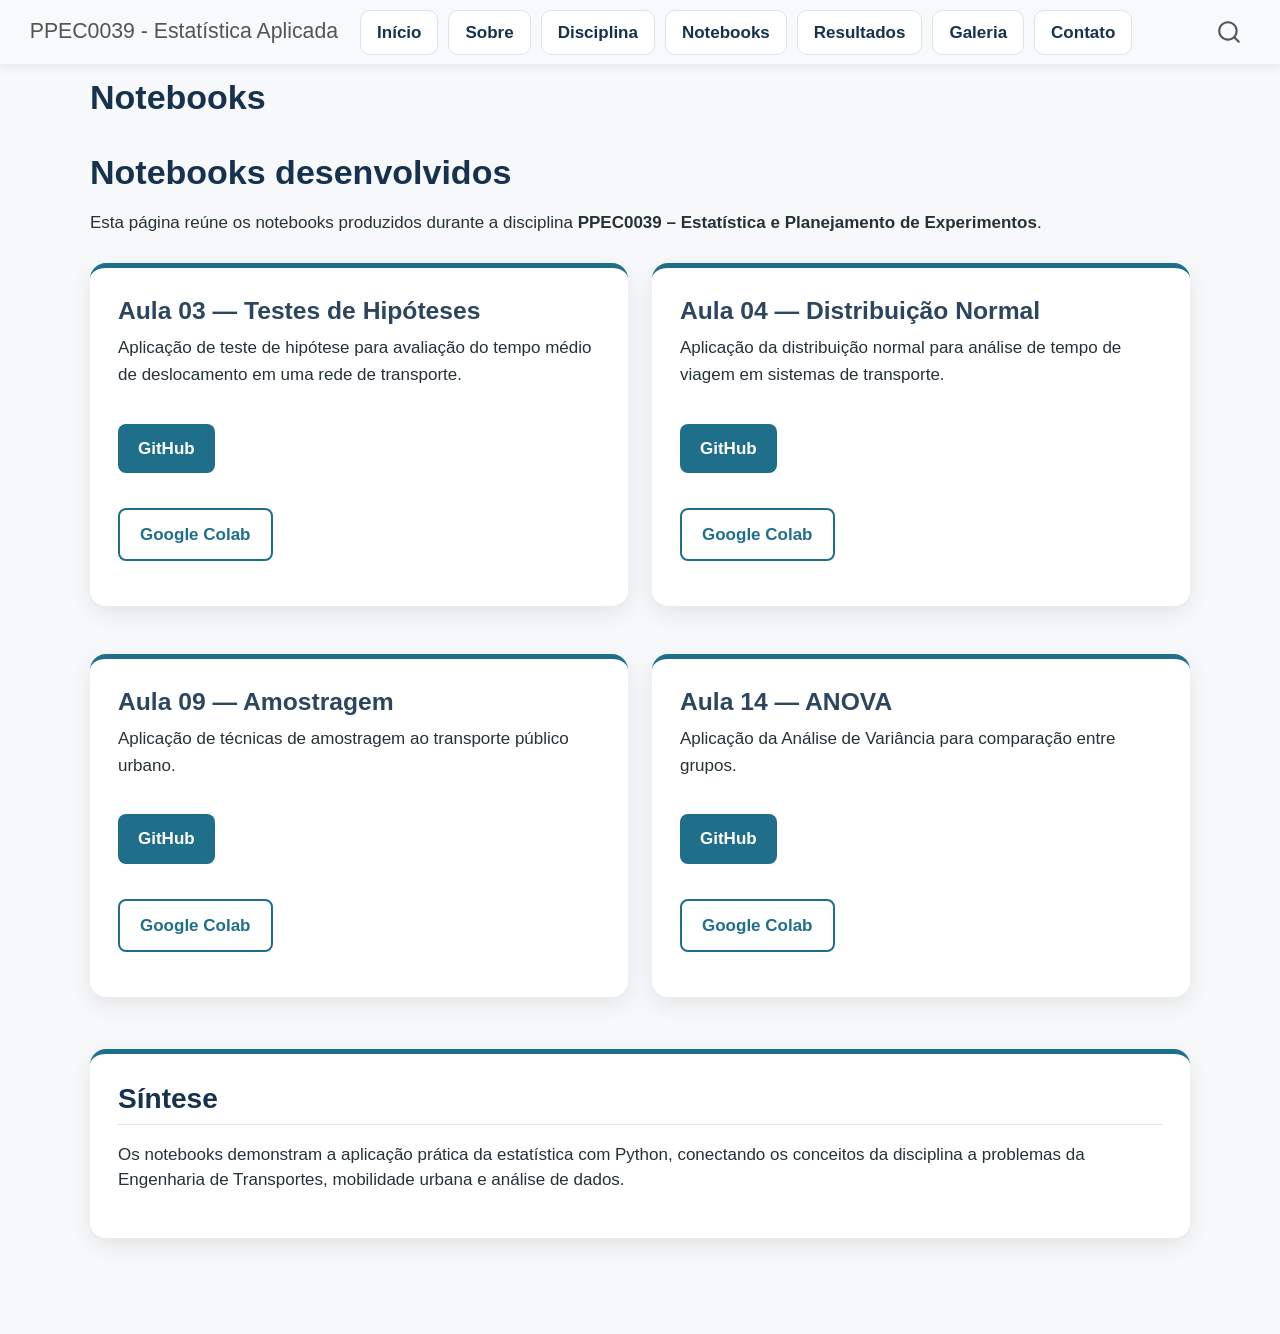
==== docs/QMD/notebooks.html @ 1907cee8 "Publica site Quarto da disciplina" ====
<!DOCTYPE html>
<html xmlns="http://www.w3.org/1999/xhtml" lang="en" xml:lang="en"><head>

<meta charset="utf-8">
<meta name="generator" content="quarto-1.9.38">

<meta name="viewport" content="width=device-width, initial-scale=1.0, user-scalable=yes">


<title>Notebooks – PPEC0039 - Estatística Aplicada</title>
<style>
/* Default styles provided by pandoc.
** See https://pandoc.org/MANUAL.html#variables-for-html for config info.
*/
code{white-space: pre-wrap;}
span.smallcaps{font-variant: small-caps;}
div.columns{display: flex; gap: min(4vw, 1.5em);}
div.column{flex: auto; overflow-x: auto;}
div.hanging-indent{margin-left: 1.5em; text-indent: -1.5em;}
ul.task-list{list-style: none;}
ul.task-list li input[type="checkbox"] {
  width: 0.8em;
  margin: 0 0.8em 0.2em -1em; /* quarto-specific, see https://github.com/quarto-dev/quarto-cli/issues/4556 */ 
  vertical-align: middle;
}
</style>


<script src="../site_libs/quarto-nav/quarto-nav.js"></script>
<script src="../site_libs/quarto-nav/headroom.min.js"></script>
<script src="../site_libs/clipboard/clipboard.min.js"></script>
<script src="../site_libs/quarto-search/autocomplete.umd.js"></script>
<script src="../site_libs/quarto-search/fuse.min.js"></script>
<script src="../site_libs/quarto-search/quarto-search.js"></script>
<meta name="quarto:offset" content="../">
<script src="../site_libs/quarto-html/quarto.js" type="module"></script>
<script src="../site_libs/quarto-html/tabsets/tabsets.js" type="module"></script>
<script src="../site_libs/quarto-html/popper.min.js"></script>
<script src="../site_libs/quarto-html/tippy.umd.min.js"></script>
<script src="../site_libs/quarto-html/anchor.min.js"></script>
<link href="../site_libs/quarto-html/tippy.css" rel="stylesheet">
<link href="../site_libs/quarto-html/quarto-syntax-highlighting-15634bcf2e68342d4ad2dfa704d543f6.css" rel="stylesheet" id="quarto-text-highlighting-styles">
<script src="../site_libs/bootstrap/bootstrap.min.js"></script>
<link href="../site_libs/bootstrap/bootstrap-icons.css" rel="stylesheet">
<link href="../site_libs/bootstrap/bootstrap-a0f9fd0d421825b736dc1bbcbcba2219.min.css" rel="stylesheet" append-hash="true" id="quarto-bootstrap" data-mode="light">
<script id="quarto-search-options" type="application/json">{
  "location": "navbar",
  "copy-button": false,
  "collapse-after": 3,
  "panel-placement": "end",
  "type": "overlay",
  "limit": 50,
  "keyboard-shortcut": [
    "f",
    "/",
    "s"
  ],
  "show-item-context": false,
  "language": {
    "search-no-results-text": "No results",
    "search-matching-documents-text": "matching documents",
    "search-copy-link-title": "Copy link to search",
    "search-hide-matches-text": "Hide additional matches",
    "search-more-match-text": "more match in this document",
    "search-more-matches-text": "more matches in this document",
    "search-clear-button-title": "Clear",
    "search-text-placeholder": "",
    "search-detached-cancel-button-title": "Cancel",
    "search-submit-button-title": "Submit",
    "search-label": "Search"
  }
}</script>


<link rel="stylesheet" href="../styles.css">
</head>

<body class="nav-fixed quarto-light">

<div id="quarto-search-results"></div>
  <header id="quarto-header" class="headroom fixed-top">
    <nav class="navbar navbar-expand-lg " data-bs-theme="dark">
      <div class="navbar-container container-fluid">
      <div class="navbar-brand-container mx-auto">
    <a class="navbar-brand" href="../index.html">
    <span class="navbar-title">PPEC0039 - Estatística Aplicada</span>
    </a>
  </div>
            <div id="quarto-search" class="" title="Search"></div>
          <button class="navbar-toggler" type="button" data-bs-toggle="collapse" data-bs-target="#navbarCollapse" aria-controls="navbarCollapse" role="menu" aria-expanded="false" aria-label="Toggle navigation" onclick="if (window.quartoToggleHeadroom) { window.quartoToggleHeadroom(); }">
  <span class="navbar-toggler-icon"></span>
</button>
          <div class="collapse navbar-collapse" id="navbarCollapse">
            <ul class="navbar-nav navbar-nav-scroll me-auto">
  <li class="nav-item">
    <a class="nav-link" href="../index.html"> 
<span class="menu-text">Início</span></a>
  </li>  
  <li class="nav-item">
    <a class="nav-link" href="../about.html"> 
<span class="menu-text">Sobre</span></a>
  </li>  
  <li class="nav-item">
    <a class="nav-link" href="../disciplina.html"> 
<span class="menu-text">Disciplina</span></a>
  </li>  
  <li class="nav-item">
    <a class="nav-link" href="../notebooks.html"> 
<span class="menu-text">Notebooks</span></a>
  </li>  
  <li class="nav-item">
    <a class="nav-link" href="../resultados.html"> 
<span class="menu-text">Resultados</span></a>
  </li>  
  <li class="nav-item">
    <a class="nav-link" href="../galeria.html"> 
<span class="menu-text">Galeria</span></a>
  </li>  
  <li class="nav-item">
    <a class="nav-link" href="../contato.html"> 
<span class="menu-text">Contato</span></a>
  </li>  
</ul>
          </div> <!-- /navcollapse -->
            <div class="quarto-navbar-tools">
</div>
      </div> <!-- /container-fluid -->
    </nav>
</header>
<!-- content -->
<div id="quarto-content" class="quarto-container page-columns page-rows-contents page-layout-full page-navbar">
<!-- sidebar -->
<!-- margin-sidebar -->
    
<!-- main -->
<main class="content column-page" id="quarto-document-content">

<header id="title-block-header" class="quarto-title-block default">
<div class="quarto-title">
<h1 class="title">Notebooks</h1>
</div>



<div class="quarto-title-meta column-page">

    
  
    
  </div>
  


</header>


<section id="notebooks-desenvolvidos" class="level1">
<h1>Notebooks desenvolvidos</h1>
<p>Esta página reúne os notebooks produzidos durante a disciplina <strong>PPEC0039 – Estatística e Planejamento de Experimentos</strong>.</p>
<div class="grid-cards">
<section id="aula-03-testes-de-hipóteses" class="level3 info-card">
<h3 class="anchored" data-anchor-id="aula-03-testes-de-hipóteses">Aula 03 — Testes de Hipóteses</h3>
<p>Aplicação de teste de hipótese para avaliação do tempo médio de deslocamento em uma rede de transporte.</p>
<p><a href="https://github.com/Vbrandao13/ppec-0039-estatistica-aplicada/blob/main/aulas/aula-03/codigos/aula-03.ipynb.ipynb" target="_blank" class="btn-github">GitHub</a></p>
<p><a href="https://colab.research.google.com/github/Vbrandao13/ppec-0039-estatistica-aplicada/blob/main/aulas/aula-03/codigos/aula-03.ipynb.ipynb" target="_blank" class="btn-colab">Google Colab</a></p>
</section>
<section id="aula-04-distribuição-normal" class="level3 info-card">
<h3 class="anchored" data-anchor-id="aula-04-distribuição-normal">Aula 04 — Distribuição Normal</h3>
<p>Aplicação da distribuição normal para análise de tempo de viagem em sistemas de transporte.</p>
<p><a href="https://github.com/Vbrandao13/ppec-0039-estatistica-aplicada/blob/main/aulas/aula-04/codigos/tempo_viagem_distribuicao_normal_grafico.ipynb" target="_blank" class="btn-github">GitHub</a></p>
<p><a href="https://colab.research.google.com/github/Vbrandao13/ppec-0039-estatistica-aplicada/blob/main/aulas/aula-04/codigos/tempo_viagem_distribuicao_normal_grafico.ipynb" target="_blank" class="btn-colab">Google Colab</a></p>
</section>
<section id="aula-09-amostragem" class="level3 info-card">
<h3 class="anchored" data-anchor-id="aula-09-amostragem">Aula 09 — Amostragem</h3>
<p>Aplicação de técnicas de amostragem ao transporte público urbano.</p>
<p><a href="https://github.com/Vbrandao13/ppec-0039-estatistica-aplicada/blob/main/aulas/aula-09/codigos/amostragem_transporte_publico.ipynb" target="_blank" class="btn-github">GitHub</a></p>
<p><a href="https://colab.research.google.com/github/Vbrandao13/ppec-0039-estatistica-aplicada/blob/main/aulas/aula-09/codigos/amostragem_transporte_publico.ipynb" target="_blank" class="btn-colab">Google Colab</a></p>
</section>
<section id="aula-14-anova" class="level3 info-card">
<h3 class="anchored" data-anchor-id="aula-14-anova">Aula 14 — ANOVA</h3>
<p>Aplicação da Análise de Variância para comparação entre grupos.</p>
<p><a href="https://github.com/Vbrandao13/ppec-0039-estatistica-aplicada/blob/main/aulas/aula-14/codigos/aula-14.ipynb" target="_blank" class="btn-github">GitHub</a></p>
<p><a href="https://colab.research.google.com/github/Vbrandao13/ppec-0039-estatistica-aplicada/blob/main/aulas/aula-14/codigos/aula-14.ipynb" target="_blank" class="btn-colab">Google Colab</a></p>
</section>
</div>
<section id="síntese" class="level2 full-card">
<h2 class="anchored" data-anchor-id="síntese">Síntese</h2>
<p>Os notebooks demonstram a aplicação prática da estatística com Python, conectando os conceitos da disciplina a problemas da Engenharia de Transportes, mobilidade urbana e análise de dados.</p>
</section>


</section>

</main> <!-- /main -->
<script id="quarto-html-after-body" type="application/javascript">
  window.document.addEventListener("DOMContentLoaded", function (event) {
    const icon = "";
    const anchorJS = new window.AnchorJS();
    anchorJS.options = {
      placement: 'right',
      icon: icon
    };
    anchorJS.add('.anchored');
    const isCodeAnnotation = (el) => {
      for (const clz of el.classList) {
        if (clz.startsWith('code-annotation-')) {                     
          return true;
        }
      }
      return false;
    }
    const onCopySuccess = function(e) {
      // button target
      const button = e.trigger;
      // don't keep focus
      button.blur();
      // flash "checked"
      button.classList.add('code-copy-button-checked');
      var currentTitle = button.getAttribute("title");
      button.setAttribute("title", "Copied!");
      let tooltip;
      if (window.bootstrap) {
        button.setAttribute("data-bs-toggle", "tooltip");
        button.setAttribute("data-bs-placement", "left");
        button.setAttribute("data-bs-title", "Copied!");
        tooltip = new bootstrap.Tooltip(button, 
          { trigger: "manual", 
            customClass: "code-copy-button-tooltip",
            offset: [0, -8]});
        tooltip.show();    
      }
      setTimeout(function() {
        if (tooltip) {
          tooltip.hide();
          button.removeAttribute("data-bs-title");
          button.removeAttribute("data-bs-toggle");
          button.removeAttribute("data-bs-placement");
        }
        button.setAttribute("title", currentTitle);
        button.classList.remove('code-copy-button-checked');
      }, 1000);
      // clear code selection
      e.clearSelection();
    }
    const getTextToCopy = function(trigger) {
      const outerScaffold = trigger.parentElement.cloneNode(true);
      const codeEl = outerScaffold.querySelector('code');
      for (const childEl of codeEl.children) {
        if (isCodeAnnotation(childEl)) {
          childEl.remove();
        }
      }
      return codeEl.innerText;
    }
    const clipboard = new window.ClipboardJS('.code-copy-button:not([data-in-quarto-modal])', {
      text: getTextToCopy
    });
    clipboard.on('success', onCopySuccess);
    if (window.document.getElementById('quarto-embedded-source-code-modal')) {
      const clipboardModal = new window.ClipboardJS('.code-copy-button[data-in-quarto-modal]', {
        text: getTextToCopy,
        container: window.document.getElementById('quarto-embedded-source-code-modal')
      });
      clipboardModal.on('success', onCopySuccess);
    }
      var localhostRegex = new RegExp(/^(?:http|https):\/\/localhost\:?[0-9]*\//);
      var mailtoRegex = new RegExp(/^mailto:/);
        var filterRegex = new RegExp('/' + window.location.host + '/');
      var isInternal = (href) => {
          return filterRegex.test(href) || localhostRegex.test(href) || mailtoRegex.test(href);
      }
      // Inspect non-navigation links and adorn them if external
     var links = window.document.querySelectorAll('a[href]:not(.nav-link):not(.navbar-brand):not(.toc-action):not(.sidebar-link):not(.sidebar-item-toggle):not(.pagination-link):not(.no-external):not([aria-hidden]):not(.dropdown-item):not(.quarto-navigation-tool):not(.about-link)');
      for (var i=0; i<links.length; i++) {
        const link = links[i];
        if (!isInternal(link.href)) {
          // undo the damage that might have been done by quarto-nav.js in the case of
          // links that we want to consider external
          if (link.dataset.originalHref !== undefined) {
            link.href = link.dataset.originalHref;
          }
        }
      }
    function tippyHover(el, contentFn, onTriggerFn, onUntriggerFn) {
      const config = {
        allowHTML: true,
        maxWidth: 500,
        delay: 100,
        arrow: false,
        appendTo: function(el) {
            return el.parentElement;
        },
        interactive: true,
        interactiveBorder: 10,
        theme: 'quarto',
        placement: 'bottom-start',
      };
      if (contentFn) {
        config.content = contentFn;
      }
      if (onTriggerFn) {
        config.onTrigger = onTriggerFn;
      }
      if (onUntriggerFn) {
        config.onUntrigger = onUntriggerFn;
      }
      window.tippy(el, config); 
    }
    const noterefs = window.document.querySelectorAll('a[role="doc-noteref"]');
    for (var i=0; i<noterefs.length; i++) {
      const ref = noterefs[i];
      tippyHover(ref, function() {
        // use id or data attribute instead here
        let href = ref.getAttribute('data-footnote-href') || ref.getAttribute('href');
        try { href = new URL(href).hash; } catch {}
        const id = href.replace(/^#\/?/, "");
        const note = window.document.getElementById(id);
        if (note) {
          return note.innerHTML;
        } else {
          return "";
        }
      });
    }
    const xrefs = window.document.querySelectorAll('a.quarto-xref');
    const processXRef = (id, note) => {
      // Strip column container classes
      const stripColumnClz = (el) => {
        el.classList.remove("page-full", "page-columns");
        if (el.children) {
          for (const child of el.children) {
            stripColumnClz(child);
          }
        }
      }
      stripColumnClz(note)
      if (id === null || id.startsWith('sec-')) {
        // Special case sections, only their first couple elements
        const container = document.createElement("div");
        if (note.children && note.children.length > 2) {
          container.appendChild(note.children[0].cloneNode(true));
          for (let i = 1; i < note.children.length; i++) {
            const child = note.children[i];
            if (child.tagName === "P" && child.innerText === "") {
              continue;
            } else {
              container.appendChild(child.cloneNode(true));
              break;
            }
          }
          if (window.Quarto?.typesetMath) {
            window.Quarto.typesetMath(container);
          }
          return container.innerHTML
        } else {
          if (window.Quarto?.typesetMath) {
            window.Quarto.typesetMath(note);
          }
          return note.innerHTML;
        }
      } else {
        // Remove any anchor links if they are present
        const anchorLink = note.querySelector('a.anchorjs-link');
        if (anchorLink) {
          anchorLink.remove();
        }
        if (window.Quarto?.typesetMath) {
          window.Quarto.typesetMath(note);
        }
        if (note.classList.contains("callout")) {
          return note.outerHTML;
        } else {
          return note.innerHTML;
        }
      }
    }
    for (var i=0; i<xrefs.length; i++) {
      const xref = xrefs[i];
      tippyHover(xref, undefined, function(instance) {
        instance.disable();
        let url = xref.getAttribute('href');
        let hash = undefined; 
        if (url.startsWith('#')) {
          hash = url;
        } else {
          try { hash = new URL(url).hash; } catch {}
        }
        if (hash) {
          const id = hash.replace(/^#\/?/, "");
          const note = window.document.getElementById(id);
          if (note !== null) {
            try {
              const html = processXRef(id, note.cloneNode(true));
              instance.setContent(html);
            } finally {
              instance.enable();
              instance.show();
            }
          } else {
            // See if we can fetch this
            fetch(url.split('#')[0])
            .then(res => res.text())
            .then(html => {
              const parser = new DOMParser();
              const htmlDoc = parser.parseFromString(html, "text/html");
              const note = htmlDoc.getElementById(id);
              if (note !== null) {
                const html = processXRef(id, note);
                instance.setContent(html);
              } 
            }).finally(() => {
              instance.enable();
              instance.show();
            });
          }
        } else {
          // See if we can fetch a full url (with no hash to target)
          // This is a special case and we should probably do some content thinning / targeting
          fetch(url)
          .then(res => res.text())
          .then(html => {
            const parser = new DOMParser();
            const htmlDoc = parser.parseFromString(html, "text/html");
            const note = htmlDoc.querySelector('main.content');
            if (note !== null) {
              // This should only happen for chapter cross references
              // (since there is no id in the URL)
              // remove the first header
              if (note.children.length > 0 && note.children[0].tagName === "HEADER") {
                note.children[0].remove();
              }
              const html = processXRef(null, note);
              instance.setContent(html);
            } 
          }).finally(() => {
            instance.enable();
            instance.show();
          });
        }
      }, function(instance) {
      });
    }
        let selectedAnnoteEl;
        const selectorForAnnotation = ( cell, annotation) => {
          let cellAttr = 'data-code-cell="' + cell + '"';
          let lineAttr = 'data-code-annotation="' +  annotation + '"';
          const selector = 'span[' + cellAttr + '][' + lineAttr + ']';
          return selector;
        }
        const selectCodeLines = (annoteEl) => {
          const doc = window.document;
          const targetCell = annoteEl.getAttribute("data-target-cell");
          const targetAnnotation = annoteEl.getAttribute("data-target-annotation");
          const annoteSpan = window.document.querySelector(selectorForAnnotation(targetCell, targetAnnotation));
          const lines = annoteSpan.getAttribute("data-code-lines").split(",");
          const lineIds = lines.map((line) => {
            return targetCell + "-" + line;
          })
          let top = null;
          let height = null;
          let parent = null;
          if (lineIds.length > 0) {
              //compute the position of the single el (top and bottom and make a div)
              const el = window.document.getElementById(lineIds[0]);
              top = el.offsetTop;
              height = el.offsetHeight;
              parent = el.parentElement.parentElement;
            if (lineIds.length > 1) {
              const lastEl = window.document.getElementById(lineIds[lineIds.length - 1]);
              const bottom = lastEl.offsetTop + lastEl.offsetHeight;
              height = bottom - top;
            }
            if (top !== null && height !== null && parent !== null) {
              // cook up a div (if necessary) and position it 
              let div = window.document.getElementById("code-annotation-line-highlight");
              if (div === null) {
                div = window.document.createElement("div");
                div.setAttribute("id", "code-annotation-line-highlight");
                div.style.position = 'absolute';
                parent.appendChild(div);
              }
              div.style.top = top - 2 + "px";
              div.style.height = height + 4 + "px";
              div.style.left = 0;
              let gutterDiv = window.document.getElementById("code-annotation-line-highlight-gutter");
              if (gutterDiv === null) {
                gutterDiv = window.document.createElement("div");
                gutterDiv.setAttribute("id", "code-annotation-line-highlight-gutter");
                gutterDiv.style.position = 'absolute';
                const codeCell = window.document.getElementById(targetCell);
                const gutter = codeCell.querySelector('.code-annotation-gutter');
                gutter.appendChild(gutterDiv);
              }
              gutterDiv.style.top = top - 2 + "px";
              gutterDiv.style.height = height + 4 + "px";
            }
            selectedAnnoteEl = annoteEl;
          }
        };
        const unselectCodeLines = () => {
          const elementsIds = ["code-annotation-line-highlight", "code-annotation-line-highlight-gutter"];
          elementsIds.forEach((elId) => {
            const div = window.document.getElementById(elId);
            if (div) {
              div.remove();
            }
          });
          selectedAnnoteEl = undefined;
        };
          // Handle positioning of the toggle
      window.addEventListener(
        "resize",
        throttle(() => {
          elRect = undefined;
          if (selectedAnnoteEl) {
            selectCodeLines(selectedAnnoteEl);
          }
        }, 10)
      );
      function throttle(fn, ms) {
      let throttle = false;
      let timer;
        return (...args) => {
          if(!throttle) { // first call gets through
              fn.apply(this, args);
              throttle = true;
          } else { // all the others get throttled
              if(timer) clearTimeout(timer); // cancel #2
              timer = setTimeout(() => {
                fn.apply(this, args);
                timer = throttle = false;
              }, ms);
          }
        };
      }
        // Attach click handler to the DT
        const annoteDls = window.document.querySelectorAll('dt[data-target-cell]');
        for (const annoteDlNode of annoteDls) {
          annoteDlNode.addEventListener('click', (event) => {
            const clickedEl = event.target;
            if (clickedEl !== selectedAnnoteEl) {
              unselectCodeLines();
              const activeEl = window.document.querySelector('dt[data-target-cell].code-annotation-active');
              if (activeEl) {
                activeEl.classList.remove('code-annotation-active');
              }
              selectCodeLines(clickedEl);
              clickedEl.classList.add('code-annotation-active');
            } else {
              // Unselect the line
              unselectCodeLines();
              clickedEl.classList.remove('code-annotation-active');
            }
          });
        }
    const findCites = (el) => {
      const parentEl = el.parentElement;
      if (parentEl) {
        const cites = parentEl.dataset.cites;
        if (cites) {
          return {
            el,
            cites: cites.split(' ')
          };
        } else {
          return findCites(el.parentElement)
        }
      } else {
        return undefined;
      }
    };
    var bibliorefs = window.document.querySelectorAll('a[role="doc-biblioref"]');
    for (var i=0; i<bibliorefs.length; i++) {
      const ref = bibliorefs[i];
      const citeInfo = findCites(ref);
      if (citeInfo) {
        tippyHover(citeInfo.el, function() {
          var popup = window.document.createElement('div');
          citeInfo.cites.forEach(function(cite) {
            var citeDiv = window.document.createElement('div');
            citeDiv.classList.add('hanging-indent');
            citeDiv.classList.add('csl-entry');
            var biblioDiv = window.document.getElementById('ref-' + cite);
            if (biblioDiv) {
              citeDiv.innerHTML = biblioDiv.innerHTML;
            }
            popup.appendChild(citeDiv);
          });
          return popup.innerHTML;
        });
      }
    }
  });
  </script>
</div> <!-- /content -->




</body></html>
---- docs/site_libs/quarto-html/tippy.css ----
.tippy-box[data-animation=fade][data-state=hidden]{opacity:0}[data-tippy-root]{max-width:calc(100vw - 10px)}.tippy-box{position:relative;background-color:#333;color:#fff;border-radius:4px;font-size:14px;line-height:1.4;white-space:normal;outline:0;transition-property:transform,visibility,opacity}.tippy-box[data-placement^=top]>.tippy-arrow{bottom:0}.tippy-box[data-placement^=top]>.tippy-arrow:before{bottom:-7px;left:0;border-width:8px 8px 0;border-top-color:initial;transform-origin:center top}.tippy-box[data-placement^=bottom]>.tippy-arrow{top:0}.tippy-box[data-placement^=bottom]>.tippy-arrow:before{top:-7px;left:0;border-width:0 8px 8px;border-bottom-color:initial;transform-origin:center bottom}.tippy-box[data-placement^=left]>.tippy-arrow{right:0}.tippy-box[data-placement^=left]>.tippy-arrow:before{border-width:8px 0 8px 8px;border-left-color:initial;right:-7px;transform-origin:center left}.tippy-box[data-placement^=right]>.tippy-arrow{left:0}.tippy-box[data-placement^=right]>.tippy-arrow:before{left:-7px;border-width:8px 8px 8px 0;border-right-color:initial;transform-origin:center right}.tippy-box[data-inertia][data-state=visible]{transition-timing-function:cubic-bezier(.54,1.5,.38,1.11)}.tippy-arrow{width:16px;height:16px;color:#333}.tippy-arrow:before{content:"";position:absolute;border-color:transparent;border-style:solid}.tippy-content{position:relative;padding:5px 9px;z-index:1}
---- docs/site_libs/quarto-html/quarto-syntax-highlighting-15634bcf2e68342d4ad2dfa704d543f6.css ----
/* quarto syntax highlight colors */
:root {
  --quarto-hl-ot-color: #003B4F;
  --quarto-hl-at-color: #657422;
  --quarto-hl-ss-color: #20794D;
  --quarto-hl-an-color: #5E5E5E;
  --quarto-hl-fu-color: #4758AB;
  --quarto-hl-st-color: #20794D;
  --quarto-hl-cf-color: #003B4F;
  --quarto-hl-op-color: #5E5E5E;
  --quarto-hl-er-color: #AD0000;
  --quarto-hl-bn-color: #AD0000;
  --quarto-hl-al-color: #AD0000;
  --quarto-hl-va-color: #111111;
  --quarto-hl-bu-color: inherit;
  --quarto-hl-ex-color: inherit;
  --quarto-hl-pp-color: #AD0000;
  --quarto-hl-in-color: #5E5E5E;
  --quarto-hl-vs-color: #20794D;
  --quarto-hl-wa-color: #5E5E5E;
  --quarto-hl-do-color: #5E5E5E;
  --quarto-hl-im-color: #00769E;
  --quarto-hl-ch-color: #20794D;
  --quarto-hl-dt-color: #AD0000;
  --quarto-hl-fl-color: #AD0000;
  --quarto-hl-co-color: #5E5E5E;
  --quarto-hl-cv-color: #5E5E5E;
  --quarto-hl-cn-color: #8f5902;
  --quarto-hl-sc-color: #5E5E5E;
  --quarto-hl-dv-color: #AD0000;
  --quarto-hl-kw-color: #003B4F;
}

/* other quarto variables */
:root {
  --quarto-font-monospace: SFMono-Regular, Menlo, Monaco, Consolas, "Liberation Mono", "Courier New", monospace;
}

/* syntax highlight based on Pandoc's rules */
pre > code.sourceCode > span {
  color: #003B4F;
}

code.sourceCode > span {
  color: #003B4F;
}

div.sourceCode,
div.sourceCode pre.sourceCode {
  color: #003B4F;
}

/* Normal */
code span {
  color: #003B4F;
}

/* Alert */
code span.al {
  color: #AD0000;
  font-style: inherit;
}

/* Annotation */
code span.an {
  color: #5E5E5E;
  font-style: inherit;
}

/* Attribute */
code span.at {
  color: #657422;
  font-style: inherit;
}

/* BaseN */
code span.bn {
  color: #AD0000;
  font-style: inherit;
}

/* BuiltIn */
code span.bu {
  font-style: inherit;
}

/* ControlFlow */
code span.cf {
  color: #003B4F;
  font-weight: bold;
  font-style: inherit;
}

/* Char */
code span.ch {
  color: #20794D;
  font-style: inherit;
}

/* Constant */
code span.cn {
  color: #8f5902;
  font-style: inherit;
}

/* Comment */
code span.co {
  color: #5E5E5E;
  font-style: inherit;
}

/* CommentVar */
code span.cv {
  color: #5E5E5E;
  font-style: italic;
}

/* Documentation */
code span.do {
  color: #5E5E5E;
  font-style: italic;
}

/* DataType */
code span.dt {
  color: #AD0000;
  font-style: inherit;
}

/* DecVal */
code span.dv {
  color: #AD0000;
  font-style: inherit;
}

/* Error */
code span.er {
  color: #AD0000;
  font-style: inherit;
}

/* Extension */
code span.ex {
  font-style: inherit;
}

/* Float */
code span.fl {
  color: #AD0000;
  font-style: inherit;
}

/* Function */
code span.fu {
  color: #4758AB;
  font-style: inherit;
}

/* Import */
code span.im {
  color: #00769E;
  font-style: inherit;
}

/* Information */
code span.in {
  color: #5E5E5E;
  font-style: inherit;
}

/* Keyword */
code span.kw {
  color: #003B4F;
  font-weight: bold;
  font-style: inherit;
}

/* Operator */
code span.op {
  color: #5E5E5E;
  font-style: inherit;
}

/* Other */
code span.ot {
  color: #003B4F;
  font-style: inherit;
}

/* Preprocessor */
code span.pp {
  color: #AD0000;
  font-style: inherit;
}

/* SpecialChar */
code span.sc {
  color: #5E5E5E;
  font-style: inherit;
}

/* SpecialString */
code span.ss {
  color: #20794D;
  font-style: inherit;
}

/* String */
code span.st {
  color: #20794D;
  font-style: inherit;
}

/* Variable */
code span.va {
  color: #111111;
  font-style: inherit;
}

/* VerbatimString */
code span.vs {
  color: #20794D;
  font-style: inherit;
}

/* Warning */
code span.wa {
  color: #5E5E5E;
  font-style: italic;
}

.prevent-inlining {
  content: "</";
}

/*# sourceMappingURL=f23921c56f73e400b49028c9186a1aa0.css.map */
---- docs/styles.css ----
body {
  font-family: "Segoe UI", Arial, sans-serif;
  background-color: #f6f8fa;
  color: #263238;
}

main {
  max-width: 1100px;
  margin: 0 auto;
}

h1, h2, h3 {
  color: #16324f;
  font-weight: 700;
}

.navbar {
  box-shadow: 0 2px 12px rgba(0,0,0,0.08);
}

/* HERO */
.hero-section {
  background: linear-gradient(135deg, #102a43, #1f6f8b);
  color: white;
  padding: 70px 60px;
  border-radius: 22px;
  margin-bottom: 40px;
  box-shadow: 0 12px 32px rgba(16,42,67,0.28);
}

.hero-section h1,
.hero-section h2,
.hero-section p {
  color: white;
}

.hero-section h1 {
  font-size: 2.8rem;
}

.hero-section h2 {
  border-bottom: 1px solid rgba(255,255,255,0.35);
  padding-bottom: 12px;
}

/* BOTÕES DA PÁGINA INICIAL */
.btn-main,
.btn-light {
  display: inline-block;
  padding: 12px 20px;
  margin: 10px 8px 0 0;
  border-radius: 8px;
  text-decoration: none;
  font-weight: 700;
}

.btn-main {
  background: #ffffff;
  color: #102a43;
}

.btn-light {
  background: rgba(255,255,255,0.18);
  color: white;
  border: 1px solid rgba(255,255,255,0.45);
}

/* GRID DE CARDS */
.grid-cards {
  display: grid;
  grid-template-columns: repeat(2, 1fr);
  gap: 24px;
  margin: 28px 0;
}

/* CARD PADRÃO */
.info-card {
  background: #ffffff;
  padding: 28px;
  border-radius: 16px;
  border-top: 5px solid #1f6f8b;
  box-shadow: 0 8px 22px rgba(0,0,0,0.08);
  margin-bottom: 24px;
}

.info-card h2,
.info-card h3 {
  margin-top: 0;
  color: #16324f;
}

.info-card p {
  line-height: 1.6;
}

.info-card ul {
  line-height: 1.8;
}

/* CARD LARGO */
.full-card {
  background: #ffffff;
  padding: 28px;
  border-radius: 16px;
  border-top: 5px solid #1f6f8b;
  box-shadow: 0 8px 22px rgba(0,0,0,0.08);
  margin: 28px 0 36px 0;
  width: 100%;
}

.full-card h2 {
  margin-top: 0;
  color: #16324f;
}

.wide-card {
  grid-column: 1 / -1;
}

/* BOTÕES DOS NOTEBOOKS */
.btn-github,
.btn-colab {
  display: inline-block;
  margin-top: 18px;
  margin-right: 12px;
  padding: 11px 20px;
  border-radius: 8px;
  font-weight: 700;
  text-decoration: none;
  transition: 0.25s ease-in-out;
}

.btn-github {
  background-color: #1f6f8b;
  color: #ffffff;
}

.btn-github:hover {
  background-color: #174f64;
  color: #ffffff;
  text-decoration: none;
}

.btn-colab {
  background-color: #ffffff;
  color: #1f6f8b;
  border: 2px solid #1f6f8b;
}

.btn-colab:hover {
  background-color: #1f6f8b;
  color: #ffffff;
  text-decoration: none;
}

/* PÁGINA SOBRE */
.profile-card {
  display: grid;
  grid-template-columns: 320px 1fr;
  gap: 36px;
  background: #ffffff;
  padding: 36px;
  border-radius: 22px;
  box-shadow: 0 10px 30px rgba(0,0,0,0.10);
  margin-bottom: 36px;
  align-items: center;
  border-left: 7px solid #1f6f8b;
}

.profile-photo img {
  width: 100%;
  max-width: 300px;
  border-radius: 18px;
  box-shadow: 0 8px 24px rgba(0,0,0,0.22);
}

.profile-info h1 {
  margin-top: 0;
  color: #16324f;
}

.profile-info p {
  font-size: 1rem;
  line-height: 1.65;
}

/* TEXTO PADRONIZADO */
.text-card {
  background: #ffffff;
  padding: 28px;
  border-radius: 16px;
  border-left: 6px solid #1f6f8b;
  box-shadow: 0 8px 22px rgba(0,0,0,0.08);
  margin: 28px 0;
}

.text-card h2 {
  margin-top: 0;
}

/* RESPONSIVO */
@media (max-width: 768px) {
  .grid-cards,
  .profile-card {
    grid-template-columns: 1fr;
  }

  .hero-section {
    padding: 45px 28px;
  }

  .hero-section h1 {
    font-size: 2.1rem;
  }

  .profile-card {
    text-align: center;
  }

  .profile-photo img {
    margin: 0 auto;
  }

  .btn-github,
  .btn-colab {
    display: block;
    width: 100%;
    text-align: center;
  }
}

/* GALERIA */

.gallery-grid {
  display: grid;
  grid-template-columns: repeat(2, 1fr);
  gap: 28px;
  margin: 35px 0;
}

.gallery-card {
  background: #ffffff;
  border-radius: 20px;
  padding: 28px;
  min-height: 280px;
  box-shadow: 0 10px 28px rgba(0,0,0,0.08);
  border-top: 6px solid #1f6f8b;
  transition: 0.25s ease-in-out;
}

.gallery-card:hover {
  transform: translateY(-6px);
  box-shadow: 0 16px 36px rgba(0,0,0,0.14);
}

.gallery-card h3 {
  margin-top: 0;
  color: #16324f;
}

.gallery-placeholder {
  height: 130px;
  border-radius: 16px;
  background: linear-gradient(135deg, #e8f3f7, #ffffff);
  display: flex;
  align-items: center;
  justify-content: center;
  font-size: 4rem;
  margin: 18px 0;
  border: 1px solid #d8e6ec;
}

@media (max-width: 768px) {
  .gallery-grid {
    grid-template-columns: 1fr;
  }
}

/* GALERIA CIENTÍFICA */

.scientific-gallery {
  display: grid;
  grid-template-columns: repeat(2, 1fr);
  gap: 30px;
  margin: 35px 0;
}

.gallery-item {
  background: #ffffff;
  border-radius: 20px;
  overflow: hidden;
  box-shadow: 0 10px 28px rgba(0,0,0,0.10);
  transition: 0.25s ease-in-out;
  border-top: 6px solid #1f6f8b;
}

.gallery-item:hover {
  transform: translateY(-6px);
  box-shadow: 0 18px 40px rgba(0,0,0,0.16);
}

.gallery-item img {
  width: 100%;
  height: 240px;
  object-fit: cover;
  display: block;
}

.gallery-content {
  padding: 26px;
}

.gallery-content h3 {
  margin-top: 0;
  color: #16324f;
}

.gallery-content p {
  line-height: 1.6;
  margin-bottom: 18px;
}

@media (max-width: 768px) {
  .scientific-gallery {
    grid-template-columns: 1fr;
  }

  .gallery-item img {
    height: 220px;
  }
}

/* CONTATO */

.contact-links{
    display:flex;
    gap:18px;
    flex-wrap:wrap;
    margin-top:20px;
}

.contact-button{
    display:inline-block;
    padding:12px 22px;
    border-radius:10px;
    background:#1f6f8b;
    color:#fff;
    text-decoration:none;
    font-weight:600;
    transition:.3s;
}

.contact-button:hover{
    background:#16324f;
    color:#fff;
    transform:translateY(-2px);
}

.info-card strong{
    color:#16324f;
}

/* BOTÕES DA PÁGINA CONTATO */

.contact-links{
    display:flex;
    justify-content:center;
    gap:20px;
    margin:40px 0;
    flex-wrap:wrap;
}

.contact-button{
    background:#1f6f8b;
    color:white;
    text-decoration:none;
    padding:14px 28px;
    border-radius:10px;
    font-weight:600;
    transition:0.3s;
    box-shadow:0 6px 18px rgba(0,0,0,.15);
}

.contact-button:hover{
    background:#16324f;
    color:white;
    transform:translateY(-3px);
}

/* ===========================================================
   CONTATO
=========================================================== */

.contact-links{
    display:flex;
    justify-content:center;
    align-items:center;
    flex-wrap:wrap;
    gap:18px;
    margin:40px auto;
}

.contact-button{
    display:inline-flex;
    align-items:center;
    justify-content:center;
    gap:8px;

    padding:14px 28px;

    background:linear-gradient(135deg,#16324f,#1f6f8b);
    color:#ffffff;

    text-decoration:none;
    font-weight:600;
    font-size:1rem;

    border-radius:12px;

    box-shadow:0 8px 22px rgba(0,0,0,.15);

    transition:all .30s ease;
}

.contact-button:hover{

    background:linear-gradient(135deg,#1f6f8b,#16324f);

    color:#ffffff;

    transform:translateY(-4px);

    box-shadow:0 14px 28px rgba(0,0,0,.20);

    text-decoration:none;

}

.navbar-nav .nav-link {
  margin: 0 5px;
  padding: 9px 16px !important;
  border-radius: 10px;
  background: #ffffff;
  color: #16324f !important;
  font-weight: 600;
  border: 1px solid #d8e6ec;
  transition: 0.25s;
}

.navbar-nav .nav-link:hover,
.navbar-nav .nav-link.active {
  background: #1f6f8b;
  color: #ffffff !important;
  border-color: #1f6f8b;
}
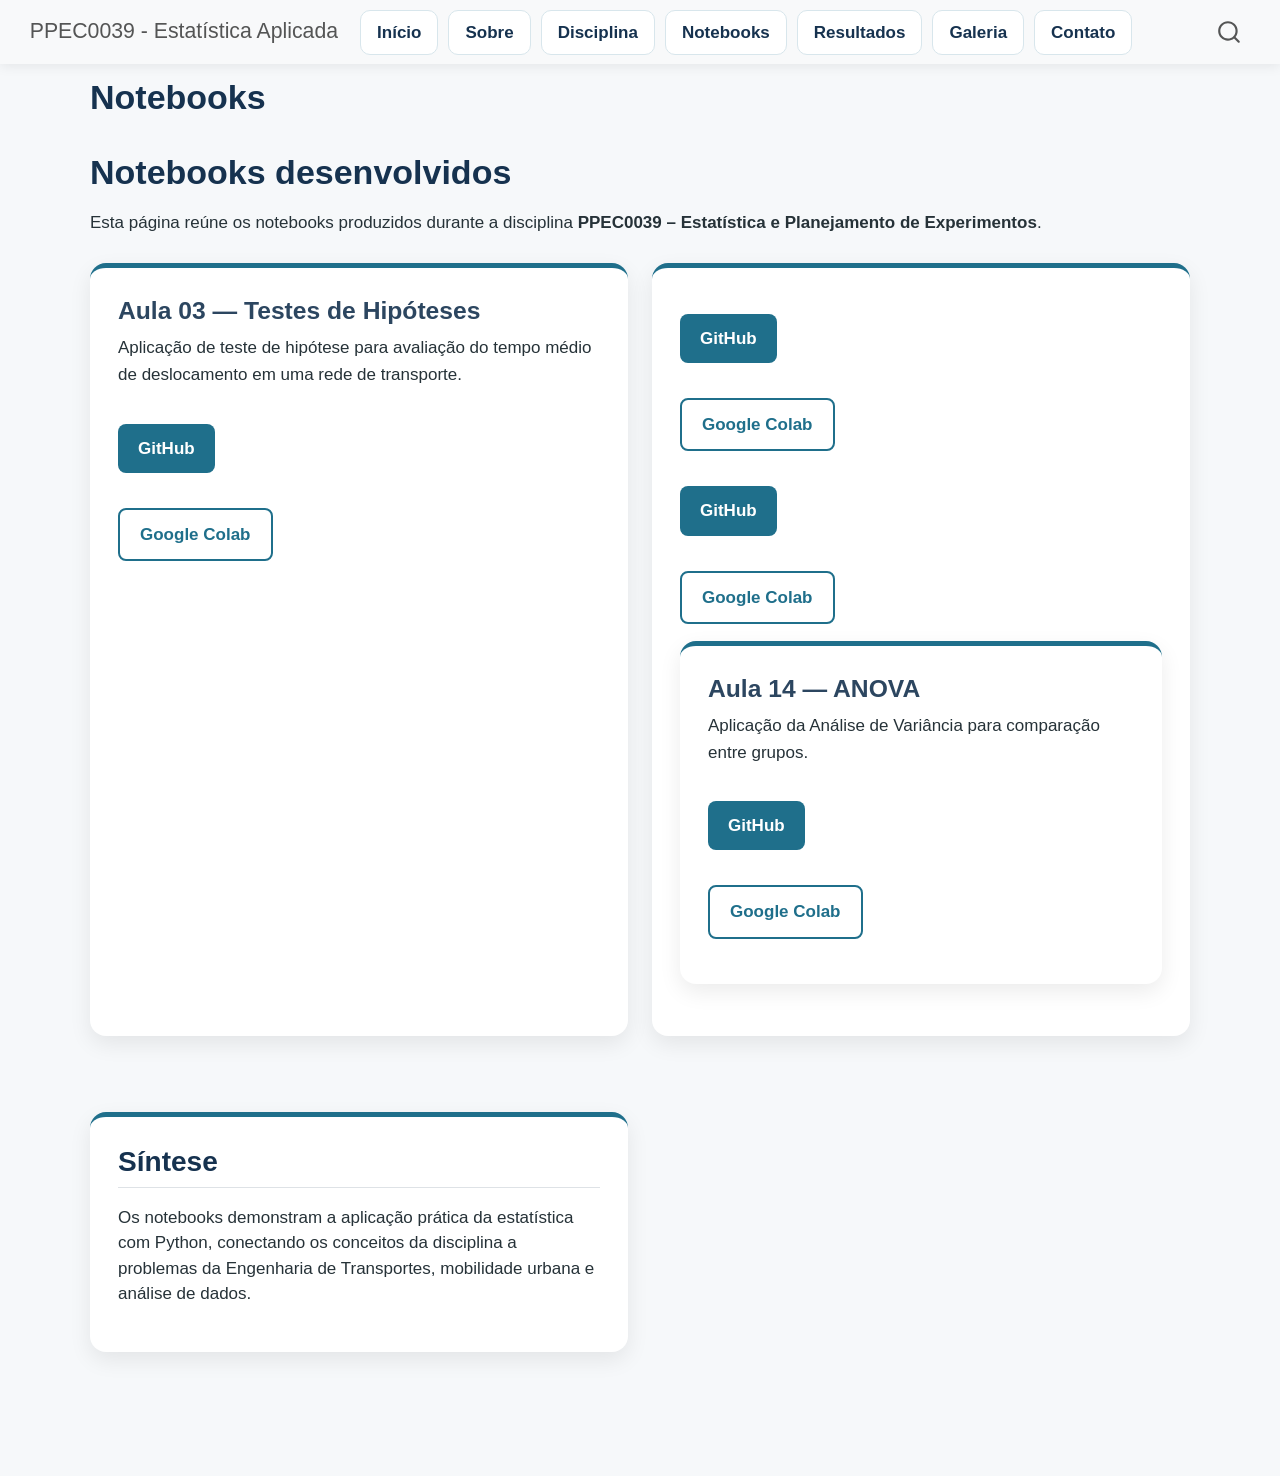
==== commit 591b960e: "Corrige links das aulas 04 e 09" ====
--- a/docs/QMD/notebooks.html
+++ b/docs/QMD/notebooks.html
@@ -164,18 +164,13 @@
 <p><a href="https://github.com/Vbrandao13/ppec-0039-estatistica-aplicada/blob/main/aulas/aula-03/codigos/aula-03.ipynb.ipynb" target="_blank" class="btn-github">GitHub</a></p>
 <p><a href="https://colab.research.google.com/github/Vbrandao13/ppec-0039-estatistica-aplicada/blob/main/aulas/aula-03/codigos/aula-03.ipynb.ipynb" target="_blank" class="btn-colab">Google Colab</a></p>
 </section>
-<section id="aula-04-distribuição-normal" class="level3 info-card">
-<h3 class="anchored" data-anchor-id="aula-04-distribuição-normal">Aula 04 — Distribuição Normal</h3>
-<p>Aplicação da distribuição normal para análise de tempo de viagem em sistemas de transporte.</p>
+<div class="info-card">
+<!-- Aula 04 -->
 <p><a href="https://github.com/Vbrandao13/ppec-0039-estatistica-aplicada/blob/main/aulas/aula-04/codigos/tempo_viagem_distribuicao_normal_grafico.ipynb" target="_blank" class="btn-github">GitHub</a></p>
 <p><a href="https://colab.research.google.com/github/Vbrandao13/ppec-0039-estatistica-aplicada/blob/main/aulas/aula-04/codigos/tempo_viagem_distribuicao_normal_grafico.ipynb" target="_blank" class="btn-colab">Google Colab</a></p>
-</section>
-<section id="aula-09-amostragem" class="level3 info-card">
-<h3 class="anchored" data-anchor-id="aula-09-amostragem">Aula 09 — Amostragem</h3>
-<p>Aplicação de técnicas de amostragem ao transporte público urbano.</p>
-<p><a href="https://github.com/Vbrandao13/ppec-0039-estatistica-aplicada/blob/main/aulas/aula-09/codigos/amostragem_transporte_publico.ipynb" target="_blank" class="btn-github">GitHub</a></p>
-<p><a href="https://colab.research.google.com/github/Vbrandao13/ppec-0039-estatistica-aplicada/blob/main/aulas/aula-09/codigos/amostragem_transporte_publico.ipynb" target="_blank" class="btn-colab">Google Colab</a></p>
-</section>
+<!-- Aula 09 -->
+<p><a href="https://github.com/Vbrandao13/ppec-0039-estatistica-aplicada/blob/main/aulas/aula-09/c%C3%B3digos/amostragem_transporte_publico.ipynb" target="_blank" class="btn-github">GitHub</a></p>
+<p><a href="https://colab.research.google.com/github/Vbrandao13/ppec-0039-estatistica-aplicada/blob/main/aulas/aula-09/c%C3%B3digos/amostragem_transporte_publico.ipynb" target="_blank" class="btn-colab">Google Colab</a></p>
 <section id="aula-14-anova" class="level3 info-card">
 <h3 class="anchored" data-anchor-id="aula-14-anova">Aula 14 — ANOVA</h3>
 <p>Aplicação da Análise de Variância para comparação entre grupos.</p>
@@ -189,6 +184,7 @@
 </section>
 
 
+</div>
 </section>
 
 </main> <!-- /main -->
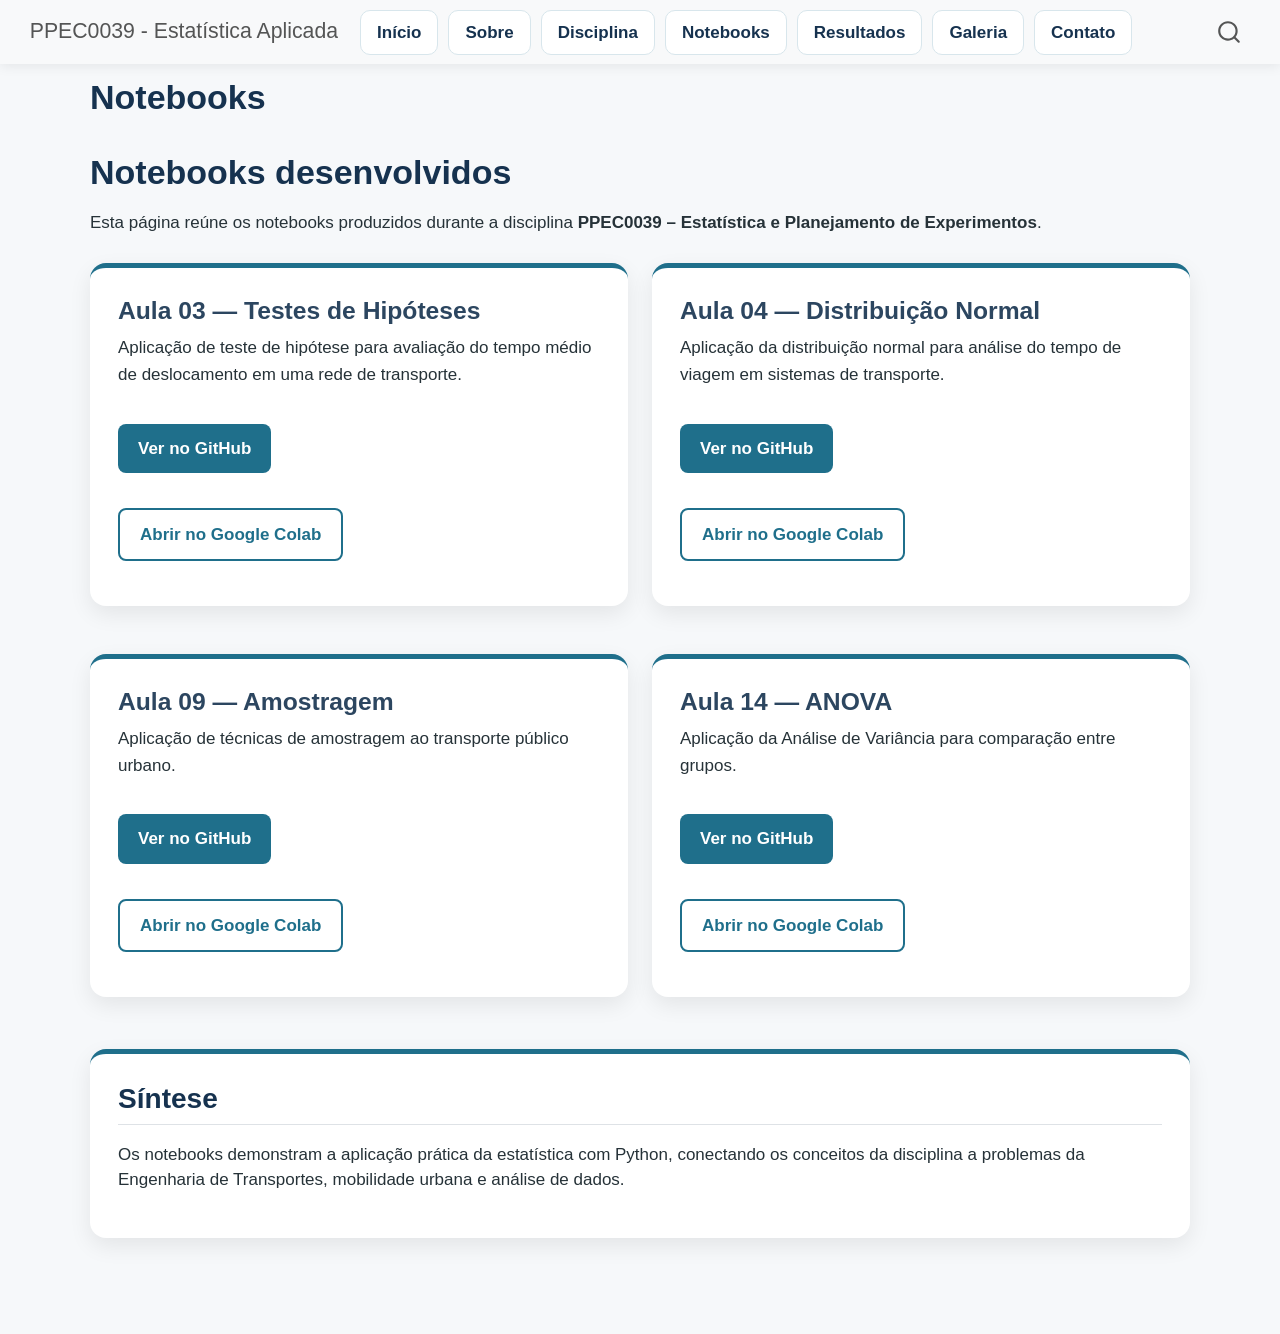
==== commit 621cc310: "Corrige página de notebooks" ====
--- a/docs/QMD/notebooks.html
+++ b/docs/QMD/notebooks.html
@@ -161,21 +161,26 @@
 <section id="aula-03-testes-de-hipóteses" class="level3 info-card">
 <h3 class="anchored" data-anchor-id="aula-03-testes-de-hipóteses">Aula 03 — Testes de Hipóteses</h3>
 <p>Aplicação de teste de hipótese para avaliação do tempo médio de deslocamento em uma rede de transporte.</p>
-<p><a href="https://github.com/Vbrandao13/ppec-0039-estatistica-aplicada/blob/main/aulas/aula-03/codigos/aula-03.ipynb.ipynb" target="_blank" class="btn-github">GitHub</a></p>
-<p><a href="https://colab.research.google.com/github/Vbrandao13/ppec-0039-estatistica-aplicada/blob/main/aulas/aula-03/codigos/aula-03.ipynb.ipynb" target="_blank" class="btn-colab">Google Colab</a></p>
+<p><a href="https://github.com/Vbrandao13/ppec-0039-estatistica-aplicada/blob/main/aulas/aula-03/codigos/aula-03.ipynb.ipynb" target="_blank" class="btn-github">Ver no GitHub</a></p>
+<p><a href="https://colab.research.google.com/github/Vbrandao13/ppec-0039-estatistica-aplicada/blob/main/aulas/aula-03/codigos/aula-03.ipynb.ipynb" target="_blank" class="btn-colab">Abrir no Google Colab</a></p>
 </section>
-<div class="info-card">
-<!-- Aula 04 -->
-<p><a href="https://github.com/Vbrandao13/ppec-0039-estatistica-aplicada/blob/main/aulas/aula-04/codigos/tempo_viagem_distribuicao_normal_grafico.ipynb" target="_blank" class="btn-github">GitHub</a></p>
-<p><a href="https://colab.research.google.com/github/Vbrandao13/ppec-0039-estatistica-aplicada/blob/main/aulas/aula-04/codigos/tempo_viagem_distribuicao_normal_grafico.ipynb" target="_blank" class="btn-colab">Google Colab</a></p>
-<!-- Aula 09 -->
-<p><a href="https://github.com/Vbrandao13/ppec-0039-estatistica-aplicada/blob/main/aulas/aula-09/c%C3%B3digos/amostragem_transporte_publico.ipynb" target="_blank" class="btn-github">GitHub</a></p>
-<p><a href="https://colab.research.google.com/github/Vbrandao13/ppec-0039-estatistica-aplicada/blob/main/aulas/aula-09/c%C3%B3digos/amostragem_transporte_publico.ipynb" target="_blank" class="btn-colab">Google Colab</a></p>
+<section id="aula-04-distribuição-normal" class="level3 info-card">
+<h3 class="anchored" data-anchor-id="aula-04-distribuição-normal">Aula 04 — Distribuição Normal</h3>
+<p>Aplicação da distribuição normal para análise do tempo de viagem em sistemas de transporte.</p>
+<p><a href="https://github.com/Vbrandao13/ppec-0039-estatistica-aplicada/blob/main/aulas/aula-04/codigos/tempo_viagem_distribuicao_normal_grafico.ipynb" target="_blank" class="btn-github">Ver no GitHub</a></p>
+<p><a href="https://colab.research.google.com/github/Vbrandao13/ppec-0039-estatistica-aplicada/blob/main/aulas/aula-04/codigos/tempo_viagem_distribuicao_normal_grafico.ipynb" target="_blank" class="btn-colab">Abrir no Google Colab</a></p>
+</section>
+<section id="aula-09-amostragem" class="level3 info-card">
+<h3 class="anchored" data-anchor-id="aula-09-amostragem">Aula 09 — Amostragem</h3>
+<p>Aplicação de técnicas de amostragem ao transporte público urbano.</p>
+<p><a href="https://github.com/Vbrandao13/ppec-0039-estatistica-aplicada/blob/main/aulas/aula-09/c%C3%B3digos/amostragem_transporte_publico.ipynb" target="_blank" class="btn-github">Ver no GitHub</a></p>
+<p><a href="https://colab.research.google.com/github/Vbrandao13/ppec-0039-estatistica-aplicada/blob/main/aulas/aula-09/c%C3%B3digos/amostragem_transporte_publico.ipynb" target="_blank" class="btn-colab">Abrir no Google Colab</a></p>
+</section>
 <section id="aula-14-anova" class="level3 info-card">
 <h3 class="anchored" data-anchor-id="aula-14-anova">Aula 14 — ANOVA</h3>
 <p>Aplicação da Análise de Variância para comparação entre grupos.</p>
-<p><a href="https://github.com/Vbrandao13/ppec-0039-estatistica-aplicada/blob/main/aulas/aula-14/codigos/aula-14.ipynb" target="_blank" class="btn-github">GitHub</a></p>
-<p><a href="https://colab.research.google.com/github/Vbrandao13/ppec-0039-estatistica-aplicada/blob/main/aulas/aula-14/codigos/aula-14.ipynb" target="_blank" class="btn-colab">Google Colab</a></p>
+<p><a href="https://github.com/Vbrandao13/ppec-0039-estatistica-aplicada/blob/main/aulas/aula-14/codigos/aula-14.ipynb" target="_blank" class="btn-github">Ver no GitHub</a></p>
+<p><a href="https://colab.research.google.com/github/Vbrandao13/ppec-0039-estatistica-aplicada/blob/main/aulas/aula-14/codigos/aula-14.ipynb" target="_blank" class="btn-colab">Abrir no Google Colab</a></p>
 </section>
 </div>
 <section id="síntese" class="level2 full-card">
@@ -184,7 +189,6 @@
 </section>
 
 
-</div>
 </section>
 
 </main> <!-- /main -->
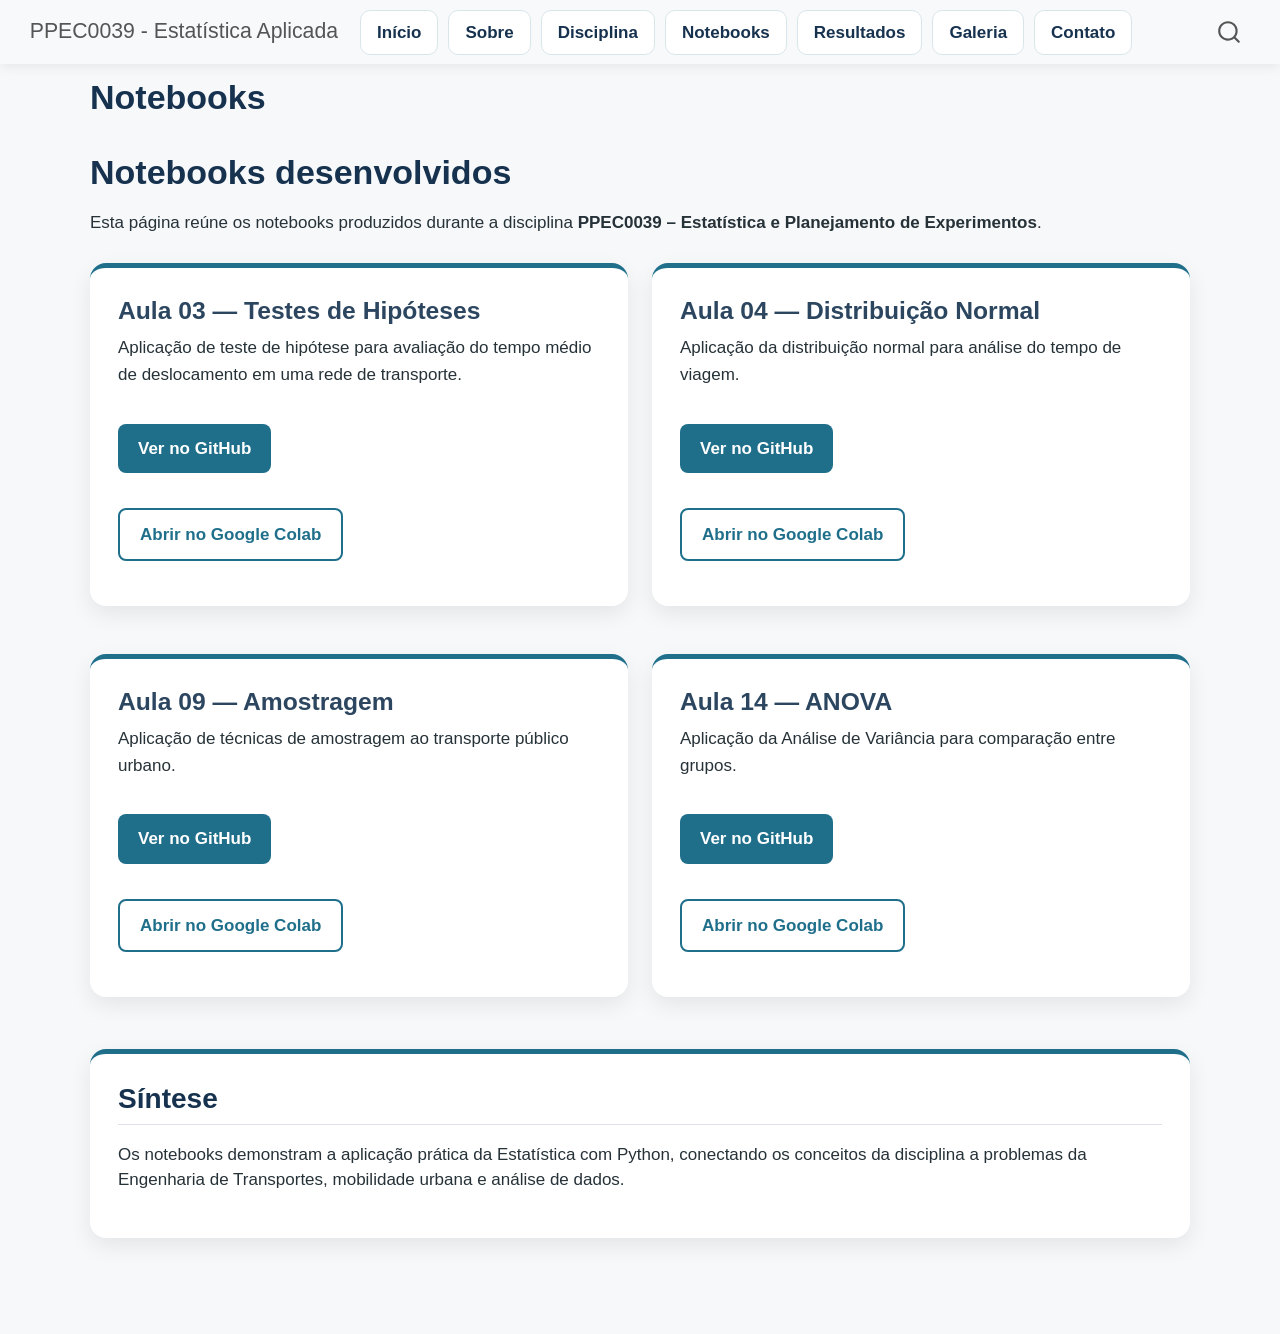
==== commit 826886fb: "Corrige link da Aula 09" ====
--- a/docs/QMD/notebooks.html
+++ b/docs/QMD/notebooks.html
@@ -161,31 +161,31 @@
 <section id="aula-03-testes-de-hipóteses" class="level3 info-card">
 <h3 class="anchored" data-anchor-id="aula-03-testes-de-hipóteses">Aula 03 — Testes de Hipóteses</h3>
 <p>Aplicação de teste de hipótese para avaliação do tempo médio de deslocamento em uma rede de transporte.</p>
-<p><a href="https://github.com/Vbrandao13/ppec-0039-estatistica-aplicada/blob/main/aulas/aula-03/codigos/aula-03.ipynb.ipynb" target="_blank" class="btn-github">Ver no GitHub</a></p>
-<p><a href="https://colab.research.google.com/github/Vbrandao13/ppec-0039-estatistica-aplicada/blob/main/aulas/aula-03/codigos/aula-03.ipynb.ipynb" target="_blank" class="btn-colab">Abrir no Google Colab</a></p>
+<p><a href="https://github.com/Vbrandao13/ppec-0039-estatistica-aplicada/blob/main/aulas/aula-03/codigos/aula-03.ipynb.ipynb" target="_blank" class="btn-github"> Ver no GitHub </a></p>
+<p><a href="https://colab.research.google.com/github/Vbrandao13/ppec-0039-estatistica-aplicada/blob/main/aulas/aula-03/codigos/aula-03.ipynb.ipynb" target="_blank" class="btn-colab"> Abrir no Google Colab </a></p>
 </section>
 <section id="aula-04-distribuição-normal" class="level3 info-card">
 <h3 class="anchored" data-anchor-id="aula-04-distribuição-normal">Aula 04 — Distribuição Normal</h3>
-<p>Aplicação da distribuição normal para análise do tempo de viagem em sistemas de transporte.</p>
-<p><a href="https://github.com/Vbrandao13/ppec-0039-estatistica-aplicada/blob/main/aulas/aula-04/codigos/tempo_viagem_distribuicao_normal_grafico.ipynb" target="_blank" class="btn-github">Ver no GitHub</a></p>
-<p><a href="https://colab.research.google.com/github/Vbrandao13/ppec-0039-estatistica-aplicada/blob/main/aulas/aula-04/codigos/tempo_viagem_distribuicao_normal_grafico.ipynb" target="_blank" class="btn-colab">Abrir no Google Colab</a></p>
+<p>Aplicação da distribuição normal para análise do tempo de viagem.</p>
+<p><a href="https://github.com/Vbrandao13/ppec-0039-estatistica-aplicada/blob/main/aulas/aula-04/codigos/tempo_viagem_distribuicao_normal_grafico.ipynb" target="_blank" class="btn-github"> Ver no GitHub </a></p>
+<p><a href="https://colab.research.google.com/github/Vbrandao13/ppec-0039-estatistica-aplicada/blob/main/aulas/aula-04/codigos/tempo_viagem_distribuicao_normal_grafico.ipynb" target="_blank" class="btn-colab"> Abrir no Google Colab </a></p>
 </section>
 <section id="aula-09-amostragem" class="level3 info-card">
 <h3 class="anchored" data-anchor-id="aula-09-amostragem">Aula 09 — Amostragem</h3>
 <p>Aplicação de técnicas de amostragem ao transporte público urbano.</p>
-<p><a href="https://github.com/Vbrandao13/ppec-0039-estatistica-aplicada/blob/main/aulas/aula-09/c%C3%B3digos/amostragem_transporte_publico.ipynb" target="_blank" class="btn-github">Ver no GitHub</a></p>
-<p><a href="https://colab.research.google.com/github/Vbrandao13/ppec-0039-estatistica-aplicada/blob/main/aulas/aula-09/c%C3%B3digos/amostragem_transporte_publico.ipynb" target="_blank" class="btn-colab">Abrir no Google Colab</a></p>
+<p><a href="https://github.com/Vbrandao13/ppec-0039-estatistica-aplicada/blob/main/aulas/aula-09/c%C3%B3digos/amostragem_transporte_publico.ipynb" target="_blank" class="btn-github"> Ver no GitHub </a></p>
+<p><a href="https://colab.research.google.com/github/Vbrandao13/ppec-0039-estatistica-aplicada/blob/main/aulas/aula-09/c%C3%B3digos/amostragem_transporte_publico.ipynb" target="_blank" class="btn-colab"> Abrir no Google Colab </a></p>
 </section>
 <section id="aula-14-anova" class="level3 info-card">
 <h3 class="anchored" data-anchor-id="aula-14-anova">Aula 14 — ANOVA</h3>
 <p>Aplicação da Análise de Variância para comparação entre grupos.</p>
-<p><a href="https://github.com/Vbrandao13/ppec-0039-estatistica-aplicada/blob/main/aulas/aula-14/codigos/aula-14.ipynb" target="_blank" class="btn-github">Ver no GitHub</a></p>
-<p><a href="https://colab.research.google.com/github/Vbrandao13/ppec-0039-estatistica-aplicada/blob/main/aulas/aula-14/codigos/aula-14.ipynb" target="_blank" class="btn-colab">Abrir no Google Colab</a></p>
+<p><a href="https://github.com/Vbrandao13/ppec-0039-estatistica-aplicada/blob/main/aulas/aula-14/codigos/aula-14.ipynb" target="_blank" class="btn-github"> Ver no GitHub </a></p>
+<p><a href="https://colab.research.google.com/github/Vbrandao13/ppec-0039-estatistica-aplicada/blob/main/aulas/aula-14/codigos/aula-14.ipynb" target="_blank" class="btn-colab"> Abrir no Google Colab </a></p>
 </section>
 </div>
 <section id="síntese" class="level2 full-card">
 <h2 class="anchored" data-anchor-id="síntese">Síntese</h2>
-<p>Os notebooks demonstram a aplicação prática da estatística com Python, conectando os conceitos da disciplina a problemas da Engenharia de Transportes, mobilidade urbana e análise de dados.</p>
+<p>Os notebooks demonstram a aplicação prática da Estatística com Python, conectando os conceitos da disciplina a problemas da Engenharia de Transportes, mobilidade urbana e análise de dados.</p>
 </section>
 
 
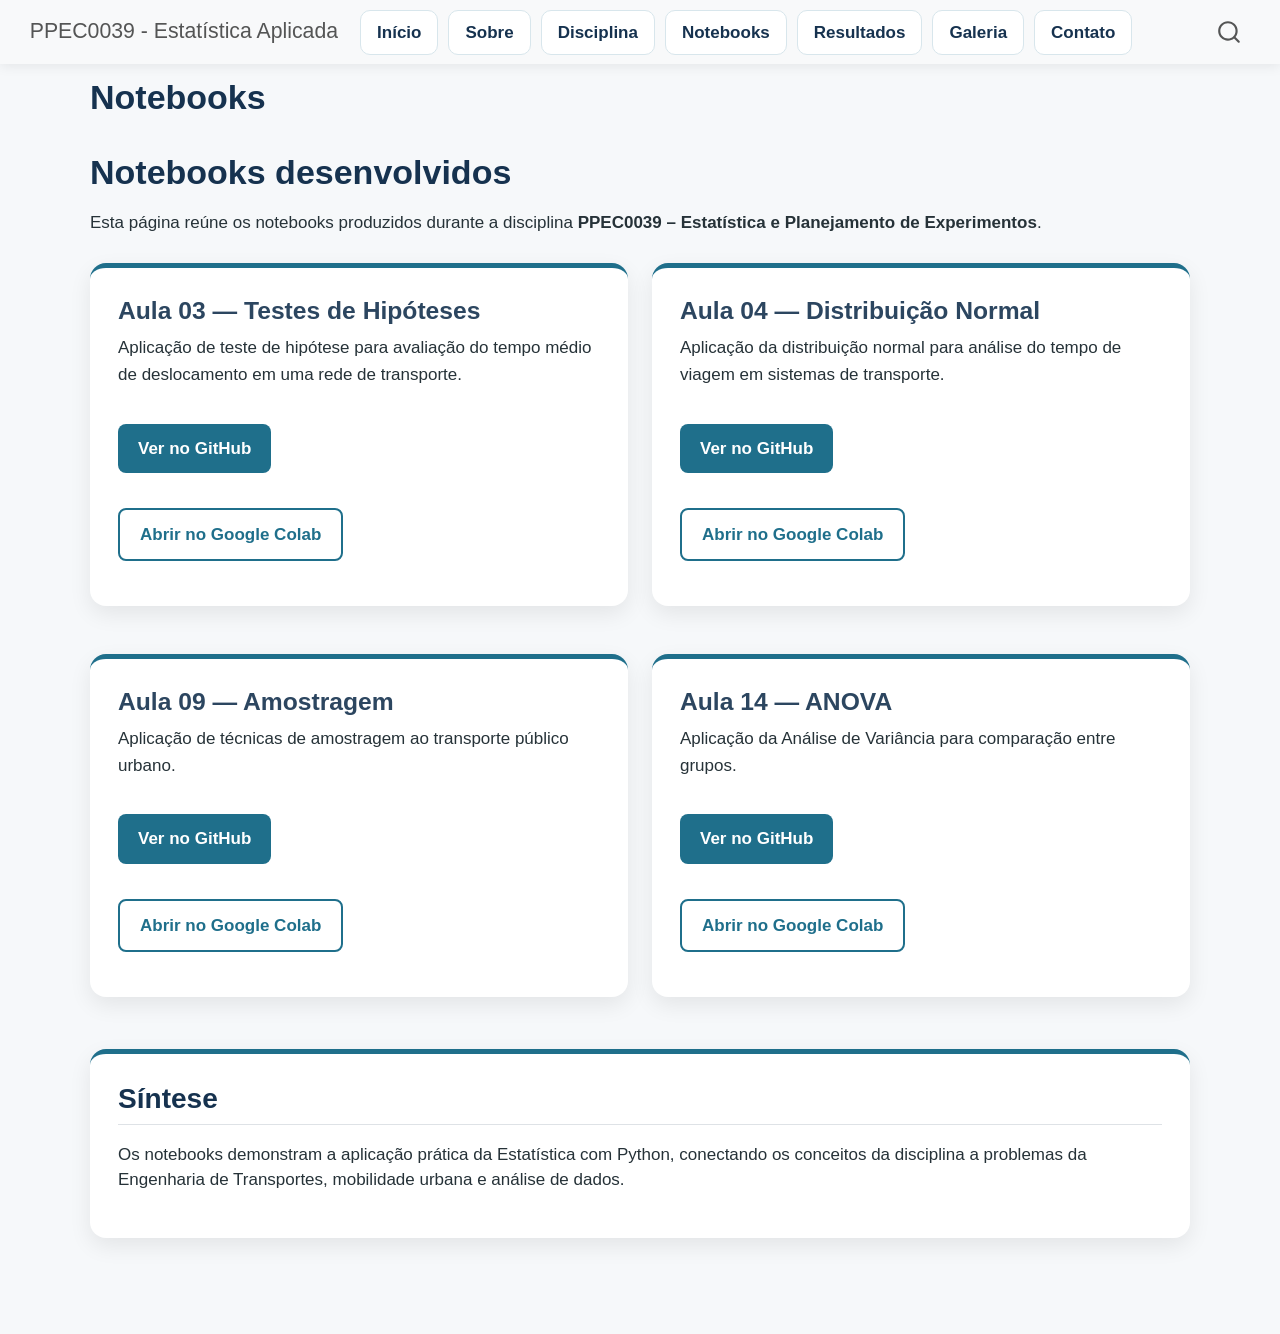
==== commit c5e52d92: "Corrige link da Aula 09" ====
--- a/docs/QMD/notebooks.html
+++ b/docs/QMD/notebooks.html
@@ -161,26 +161,26 @@
 <section id="aula-03-testes-de-hipóteses" class="level3 info-card">
 <h3 class="anchored" data-anchor-id="aula-03-testes-de-hipóteses">Aula 03 — Testes de Hipóteses</h3>
 <p>Aplicação de teste de hipótese para avaliação do tempo médio de deslocamento em uma rede de transporte.</p>
-<p><a href="https://github.com/Vbrandao13/ppec-0039-estatistica-aplicada/blob/main/aulas/aula-03/codigos/aula-03.ipynb.ipynb" target="_blank" class="btn-github"> Ver no GitHub </a></p>
-<p><a href="https://colab.research.google.com/github/Vbrandao13/ppec-0039-estatistica-aplicada/blob/main/aulas/aula-03/codigos/aula-03.ipynb.ipynb" target="_blank" class="btn-colab"> Abrir no Google Colab </a></p>
+<p><a href="https://github.com/Vbrandao13/ppec-0039-estatistica-aplicada/blob/main/aulas/aula-03/codigos/aula-03.ipynb.ipynb" target="_blank" class="btn-github">Ver no GitHub</a></p>
+<p><a href="https://colab.research.google.com/github/Vbrandao13/ppec-0039-estatistica-aplicada/blob/main/aulas/aula-03/codigos/aula-03.ipynb.ipynb" target="_blank" class="btn-colab">Abrir no Google Colab</a></p>
 </section>
 <section id="aula-04-distribuição-normal" class="level3 info-card">
 <h3 class="anchored" data-anchor-id="aula-04-distribuição-normal">Aula 04 — Distribuição Normal</h3>
-<p>Aplicação da distribuição normal para análise do tempo de viagem.</p>
-<p><a href="https://github.com/Vbrandao13/ppec-0039-estatistica-aplicada/blob/main/aulas/aula-04/codigos/tempo_viagem_distribuicao_normal_grafico.ipynb" target="_blank" class="btn-github"> Ver no GitHub </a></p>
-<p><a href="https://colab.research.google.com/github/Vbrandao13/ppec-0039-estatistica-aplicada/blob/main/aulas/aula-04/codigos/tempo_viagem_distribuicao_normal_grafico.ipynb" target="_blank" class="btn-colab"> Abrir no Google Colab </a></p>
+<p>Aplicação da distribuição normal para análise do tempo de viagem em sistemas de transporte.</p>
+<p><a href="https://github.com/Vbrandao13/ppec-0039-estatistica-aplicada/blob/main/aulas/aula-04/codigos/tempo_viagem_distribuicao_normal_grafico.ipynb" target="_blank" class="btn-github">Ver no GitHub</a></p>
+<p><a href="https://colab.research.google.com/github/Vbrandao13/ppec-0039-estatistica-aplicada/blob/main/aulas/aula-04/codigos/tempo_viagem_distribuicao_normal_grafico.ipynb" target="_blank" class="btn-colab">Abrir no Google Colab</a></p>
 </section>
 <section id="aula-09-amostragem" class="level3 info-card">
 <h3 class="anchored" data-anchor-id="aula-09-amostragem">Aula 09 — Amostragem</h3>
 <p>Aplicação de técnicas de amostragem ao transporte público urbano.</p>
-<p><a href="https://github.com/Vbrandao13/ppec-0039-estatistica-aplicada/blob/main/aulas/aula-09/c%C3%B3digos/amostragem_transporte_publico.ipynb" target="_blank" class="btn-github"> Ver no GitHub </a></p>
-<p><a href="https://colab.research.google.com/github/Vbrandao13/ppec-0039-estatistica-aplicada/blob/main/aulas/aula-09/c%C3%B3digos/amostragem_transporte_publico.ipynb" target="_blank" class="btn-colab"> Abrir no Google Colab </a></p>
+<p><a href="https://github.com/Vbrandao13/ppec-0039-estatistica-aplicada/blob/main/aulas/aula-09/c%C3%B3digos/amostragem_transporte_publico.ipynb" target="_blank" class="btn-github">Ver no GitHub</a></p>
+<p><a href="https://colab.research.google.com/github/Vbrandao13/ppec-0039-estatistica-aplicada/blob/main/aulas/aula-09/c%C3%B3digos/amostragem_transporte_publico.ipynb" target="_blank" class="btn-colab">Abrir no Google Colab</a></p>
 </section>
 <section id="aula-14-anova" class="level3 info-card">
 <h3 class="anchored" data-anchor-id="aula-14-anova">Aula 14 — ANOVA</h3>
 <p>Aplicação da Análise de Variância para comparação entre grupos.</p>
-<p><a href="https://github.com/Vbrandao13/ppec-0039-estatistica-aplicada/blob/main/aulas/aula-14/codigos/aula-14.ipynb" target="_blank" class="btn-github"> Ver no GitHub </a></p>
-<p><a href="https://colab.research.google.com/github/Vbrandao13/ppec-0039-estatistica-aplicada/blob/main/aulas/aula-14/codigos/aula-14.ipynb" target="_blank" class="btn-colab"> Abrir no Google Colab </a></p>
+<p><a href="https://github.com/Vbrandao13/ppec-0039-estatistica-aplicada/blob/main/aulas/aula-14/codigos/aula-14.ipynb" target="_blank" class="btn-github">Ver no GitHub</a></p>
+<p><a href="https://colab.research.google.com/github/Vbrandao13/ppec-0039-estatistica-aplicada/blob/main/aulas/aula-14/codigos/aula-14.ipynb" target="_blank" class="btn-colab">Abrir no Google Colab</a></p>
 </section>
 </div>
 <section id="síntese" class="level2 full-card">
